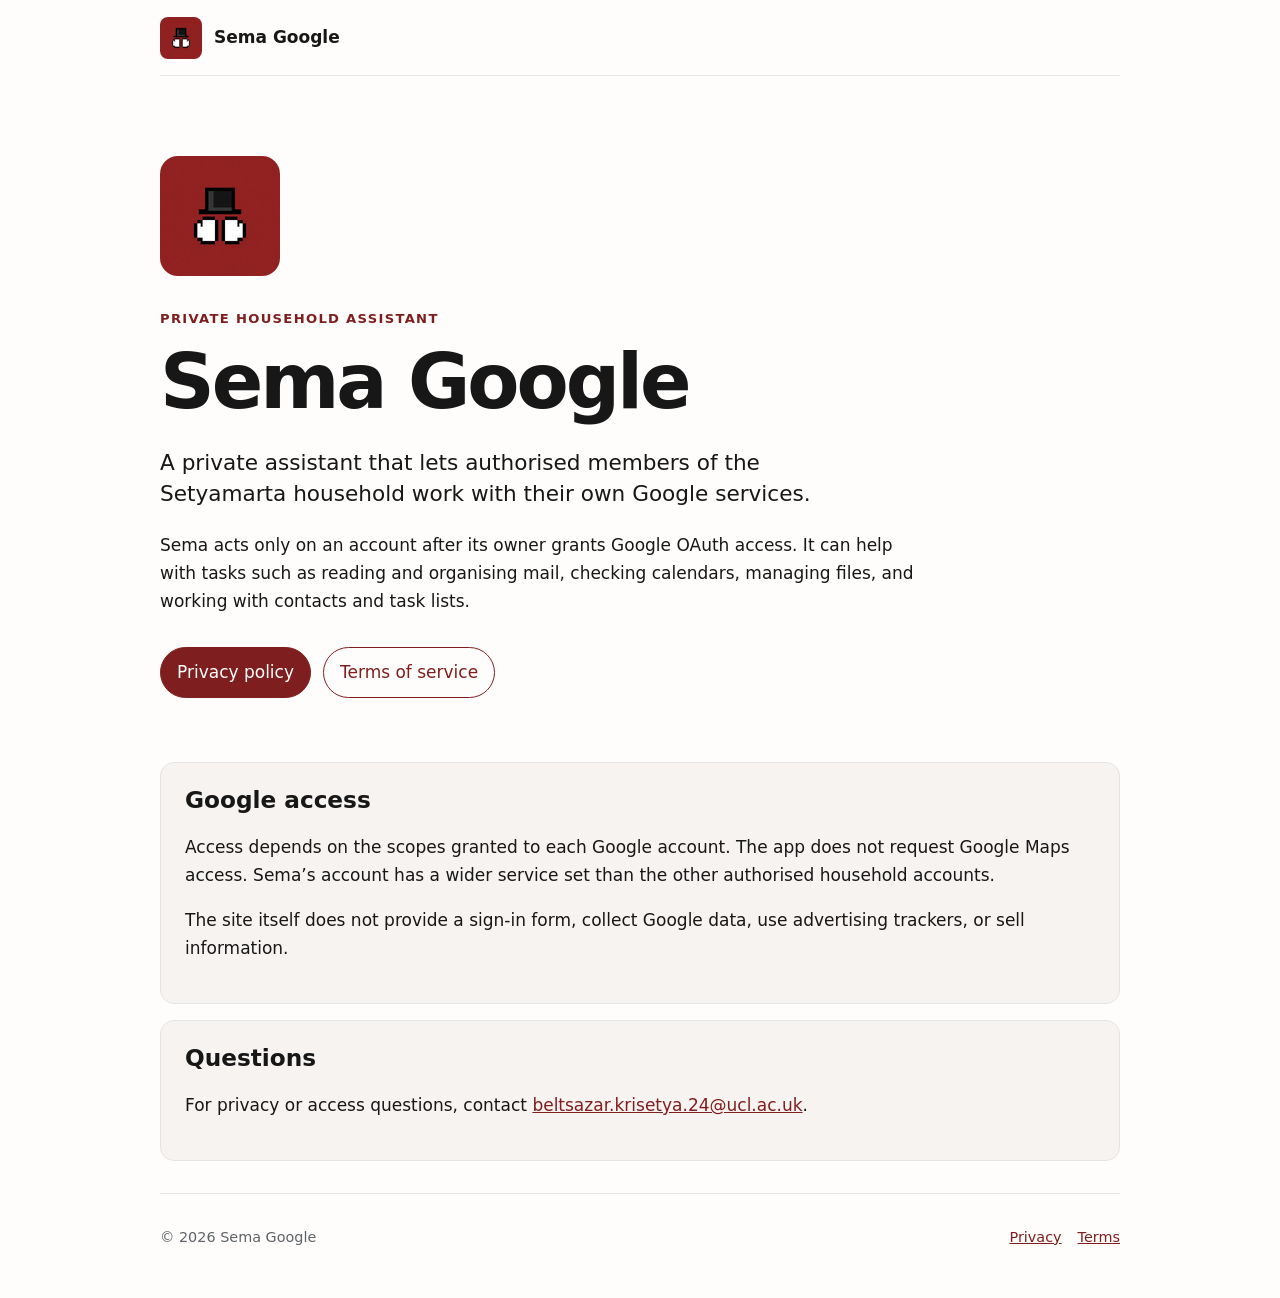
==== index.html @ 0a336ddd "Create Sema OAuth public information site" ====
<!doctype html>
<html lang="en-GB">
<head>
  <meta charset="utf-8">
  <meta name="viewport" content="width=device-width, initial-scale=1">
  <title>Sema Google</title>
  <meta name="description" content="Sema Google is a private Google-connected assistant for the Setyamarta household.">
  <link rel="icon" type="image/png" sizes="120x120" href="/sema-logo.png">
  <link rel="stylesheet" href="/styles.css">
</head>
<body>
  <header class="site-header">
    <a class="brand" href="/" aria-label="Sema Google home">
      <img src="/sema-logo.png" alt="Sema logo">
      <span>Sema Google</span>
    </a>
  </header>

  <main>
    <section class="hero" aria-labelledby="page-title">
      <img class="hero-logo" src="/sema-logo.png" alt="">
      <p class="eyebrow">Private household assistant</p>
      <h1 id="page-title">Sema Google</h1>
      <p class="lead">A private assistant that lets authorised members of the Setyamarta household work with their own Google services.</p>
      <p>Sema acts only on an account after its owner grants Google OAuth access. It can help with tasks such as reading and organising mail, checking calendars, managing files, and working with contacts and task lists.</p>
      <div class="actions">
        <a class="button primary" href="/privacy.html">Privacy policy</a>
        <a class="button" href="/terms.html">Terms of service</a>
      </div>
    </section>

    <section class="card" aria-labelledby="access-title">
      <h2 id="access-title">Google access</h2>
      <p>Access depends on the scopes granted to each Google account. The app does not request Google Maps access. Sema’s account has a wider service set than the other authorised household accounts.</p>
      <p>The site itself does not provide a sign-in form, collect Google data, use advertising trackers, or sell information.</p>
    </section>

    <section class="card" aria-labelledby="contact-title">
      <h2 id="contact-title">Questions</h2>
      <p>For privacy or access questions, contact <a href="mailto:beltsazar.krisetya.24@ucl.ac.uk">beltsazar.krisetya.24@ucl.ac.uk</a>.</p>
    </section>
  </main>

  <footer class="site-footer">
    <span>© 2026 Sema Google</span>
    <nav aria-label="Footer">
      <a href="/privacy.html">Privacy</a>
      <a href="/terms.html">Terms</a>
    </nav>
  </footer>
</body>
</html>
---- styles.css ----
:root {
  color-scheme: light;
  --ink: #171717;
  --muted: #5f6368;
  --line: #e4e4e4;
  --paper: #fffdfb;
  --panel: #f7f3f1;
  --accent: #a92727;
  --accent-dark: #7f1e1e;
}

* { box-sizing: border-box; }

body {
  margin: 0;
  color: var(--ink);
  background: var(--paper);
  font: 17px/1.65 system-ui, -apple-system, BlinkMacSystemFont, "Segoe UI", sans-serif;
}

a { color: var(--accent-dark); }
a:hover { color: var(--accent); }

.site-header,
.site-footer,
main {
  width: min(960px, calc(100% - 2rem));
  margin-inline: auto;
}

.site-header {
  display: flex;
  align-items: center;
  min-height: 76px;
  border-bottom: 1px solid var(--line);
}

.brand {
  display: inline-flex;
  align-items: center;
  gap: .75rem;
  color: var(--ink);
  font-weight: 700;
  text-decoration: none;
}

.brand img { width: 42px; height: 42px; border-radius: 8px; }

.hero { padding: 5rem 0 3rem; max-width: 760px; }
.hero-logo { width: 120px; height: 120px; border-radius: 18px; margin-bottom: 1.5rem; }
.eyebrow { margin: 0 0 .5rem; color: var(--accent-dark); font-size: .82rem; font-weight: 750; letter-spacing: .1em; text-transform: uppercase; }
h1, h2 { line-height: 1.15; }
h1 { max-width: 720px; margin: 0 0 1rem; font-size: clamp(2.5rem, 7vw, 4.75rem); letter-spacing: -.04em; }
h2 { margin-top: 0; font-size: 1.45rem; }
.lead { max-width: 680px; font-size: 1.35rem; line-height: 1.45; }

.actions { display: flex; flex-wrap: wrap; gap: .75rem; margin-top: 2rem; }
.button {
  display: inline-block;
  padding: .65rem 1rem;
  border: 1px solid var(--accent-dark);
  border-radius: 999px;
  color: var(--accent-dark);
  text-decoration: none;
}
.button.primary { color: #fff; background: var(--accent-dark); }
.button:hover { color: #fff; background: var(--accent); }

.card {
  margin: 1rem 0;
  padding: 1.5rem;
  border: 1px solid var(--line);
  border-radius: 14px;
  background: var(--panel);
}

.document { max-width: 760px; padding: 4rem 0; }
.document h1 { font-size: clamp(2.3rem, 6vw, 4rem); }
.document h2 { margin-top: 2.25rem; }
.updated { color: var(--muted); font-size: .95rem; }

.site-footer {
  display: flex;
  justify-content: space-between;
  gap: 1rem;
  padding: 2rem 0 3rem;
  margin-top: 2rem;
  border-top: 1px solid var(--line);
  color: var(--muted);
  font-size: .9rem;
}
.site-footer nav { display: flex; gap: 1rem; }

@media (max-width: 600px) {
  body { font-size: 16px; }
  .hero { padding-top: 3.5rem; }
  .site-footer { display: block; }
  .site-footer nav { margin-top: .75rem; }
}
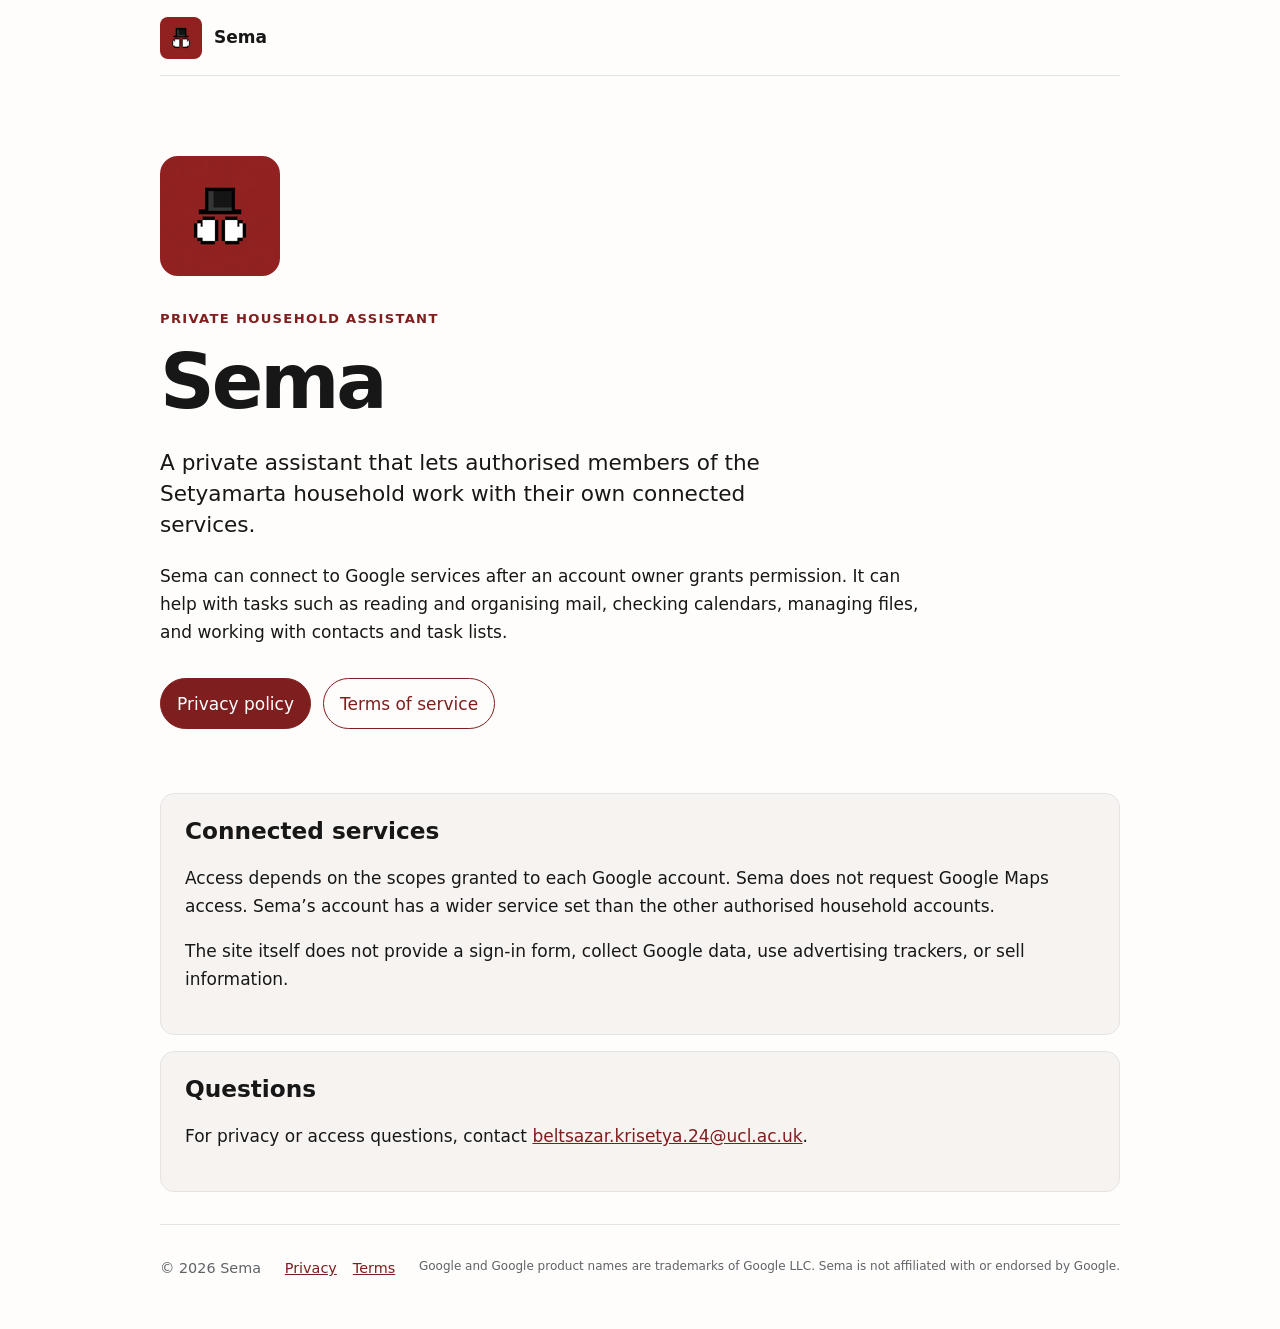
==== commit 5f273ee1: "refine Sema branding for Google review" ====
--- a/index.html
+++ b/index.html
@@ -3,16 +3,16 @@
 <head>
   <meta charset="utf-8">
   <meta name="viewport" content="width=device-width, initial-scale=1">
-  <title>Sema Google</title>
-  <meta name="description" content="Sema Google is a private Google-connected assistant for the Setyamarta household.">
+  <title>Sema</title>
+  <meta name="description" content="Sema is a private household assistant that connects to authorised Google services.">
   <link rel="icon" type="image/png" sizes="120x120" href="/sema-logo.png">
   <link rel="stylesheet" href="/styles.css">
 </head>
 <body>
   <header class="site-header">
-    <a class="brand" href="/" aria-label="Sema Google home">
+    <a class="brand" href="/" aria-label="Sema home">
       <img src="/sema-logo.png" alt="Sema logo">
-      <span>Sema Google</span>
+      <span>Sema</span>
     </a>
   </header>
 
@@ -20,9 +20,9 @@
     <section class="hero" aria-labelledby="page-title">
       <img class="hero-logo" src="/sema-logo.png" alt="">
       <p class="eyebrow">Private household assistant</p>
-      <h1 id="page-title">Sema Google</h1>
-      <p class="lead">A private assistant that lets authorised members of the Setyamarta household work with their own Google services.</p>
-      <p>Sema acts only on an account after its owner grants Google OAuth access. It can help with tasks such as reading and organising mail, checking calendars, managing files, and working with contacts and task lists.</p>
+      <h1 id="page-title">Sema</h1>
+      <p class="lead">A private assistant that lets authorised members of the Setyamarta household work with their own connected services.</p>
+      <p>Sema can connect to Google services after an account owner grants permission. It can help with tasks such as reading and organising mail, checking calendars, managing files, and working with contacts and task lists.</p>
       <div class="actions">
         <a class="button primary" href="/privacy.html">Privacy policy</a>
         <a class="button" href="/terms.html">Terms of service</a>
@@ -30,8 +30,8 @@
     </section>
 
     <section class="card" aria-labelledby="access-title">
-      <h2 id="access-title">Google access</h2>
-      <p>Access depends on the scopes granted to each Google account. The app does not request Google Maps access. Sema’s account has a wider service set than the other authorised household accounts.</p>
+      <h2 id="access-title">Connected services</h2>
+      <p>Access depends on the scopes granted to each Google account. Sema does not request Google Maps access. Sema’s account has a wider service set than the other authorised household accounts.</p>
       <p>The site itself does not provide a sign-in form, collect Google data, use advertising trackers, or sell information.</p>
     </section>
 
@@ -42,11 +42,12 @@
   </main>
 
   <footer class="site-footer">
-    <span>© 2026 Sema Google</span>
+    <span>© 2026 Sema</span>
     <nav aria-label="Footer">
       <a href="/privacy.html">Privacy</a>
       <a href="/terms.html">Terms</a>
     </nav>
+    <small>Google and Google product names are trademarks of Google LLC. Sema is not affiliated with or endorsed by Google.</small>
   </footer>
 </body>
 </html>
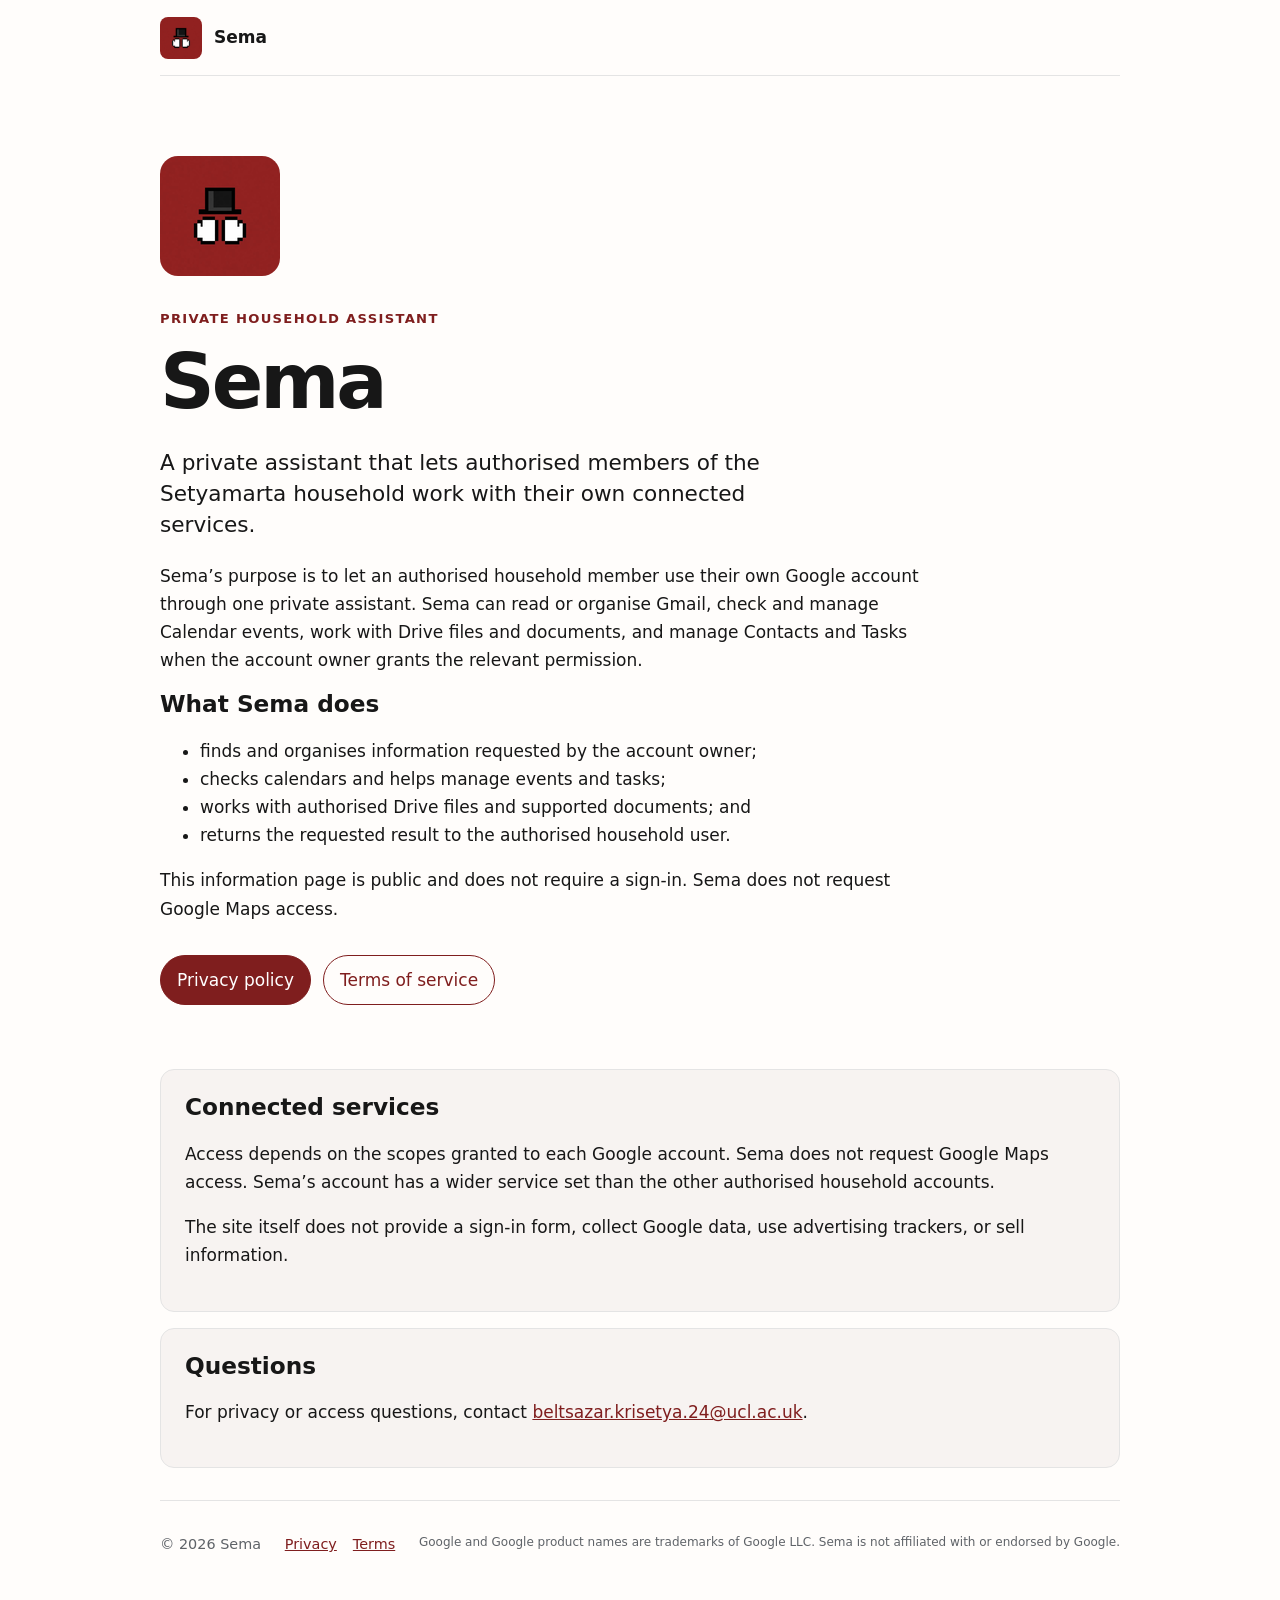
==== commit 1518c859: "clarify public app purpose and data use" ====
--- a/index.html
+++ b/index.html
@@ -22,7 +22,15 @@
       <p class="eyebrow">Private household assistant</p>
       <h1 id="page-title">Sema</h1>
       <p class="lead">A private assistant that lets authorised members of the Setyamarta household work with their own connected services.</p>
-      <p>Sema can connect to Google services after an account owner grants permission. It can help with tasks such as reading and organising mail, checking calendars, managing files, and working with contacts and task lists.</p>
+      <p>Sema’s purpose is to let an authorised household member use their own Google account through one private assistant. Sema can read or organise Gmail, check and manage Calendar events, work with Drive files and documents, and manage Contacts and Tasks when the account owner grants the relevant permission.</p>
+      <h2>What Sema does</h2>
+      <ul>
+        <li>finds and organises information requested by the account owner;</li>
+        <li>checks calendars and helps manage events and tasks;</li>
+        <li>works with authorised Drive files and supported documents; and</li>
+        <li>returns the requested result to the authorised household user.</li>
+      </ul>
+      <p>This information page is public and does not require a sign-in. Sema does not request Google Maps access.</p>
       <div class="actions">
         <a class="button primary" href="/privacy.html">Privacy policy</a>
         <a class="button" href="/terms.html">Terms of service</a>
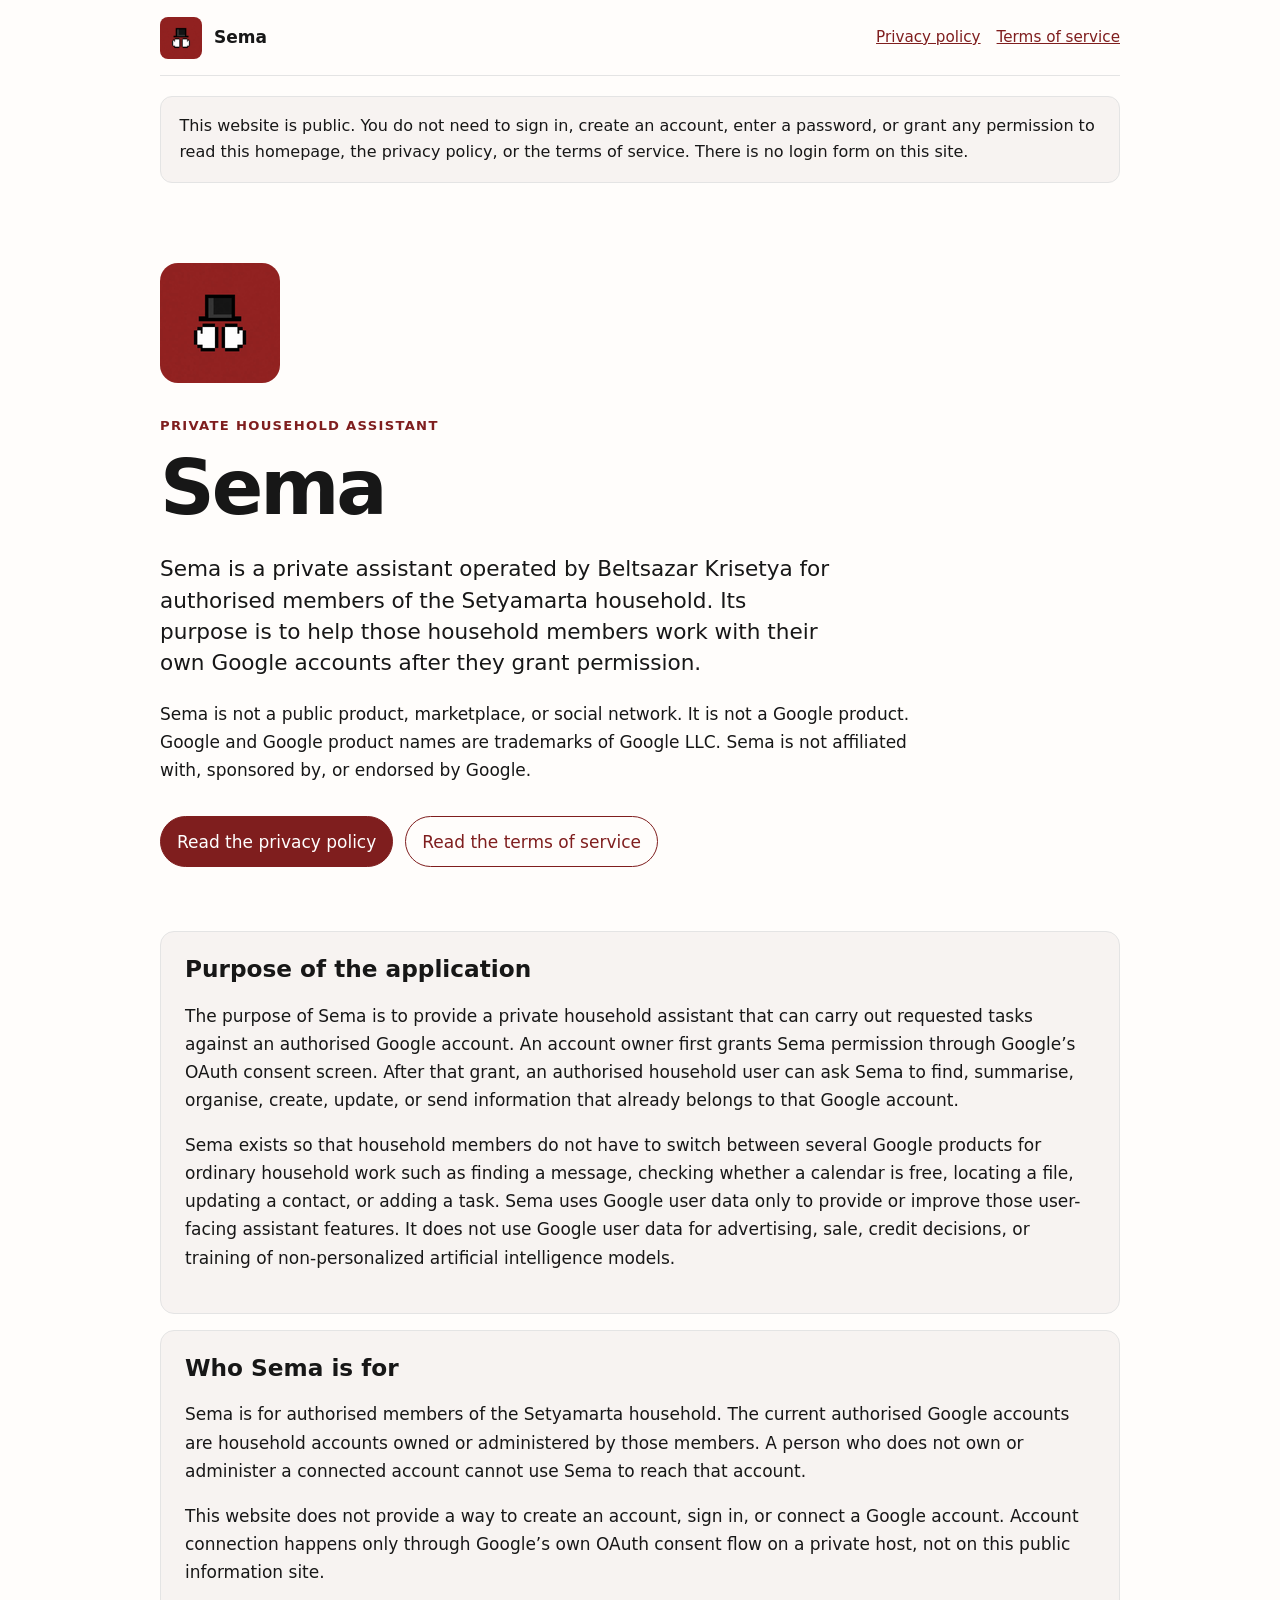
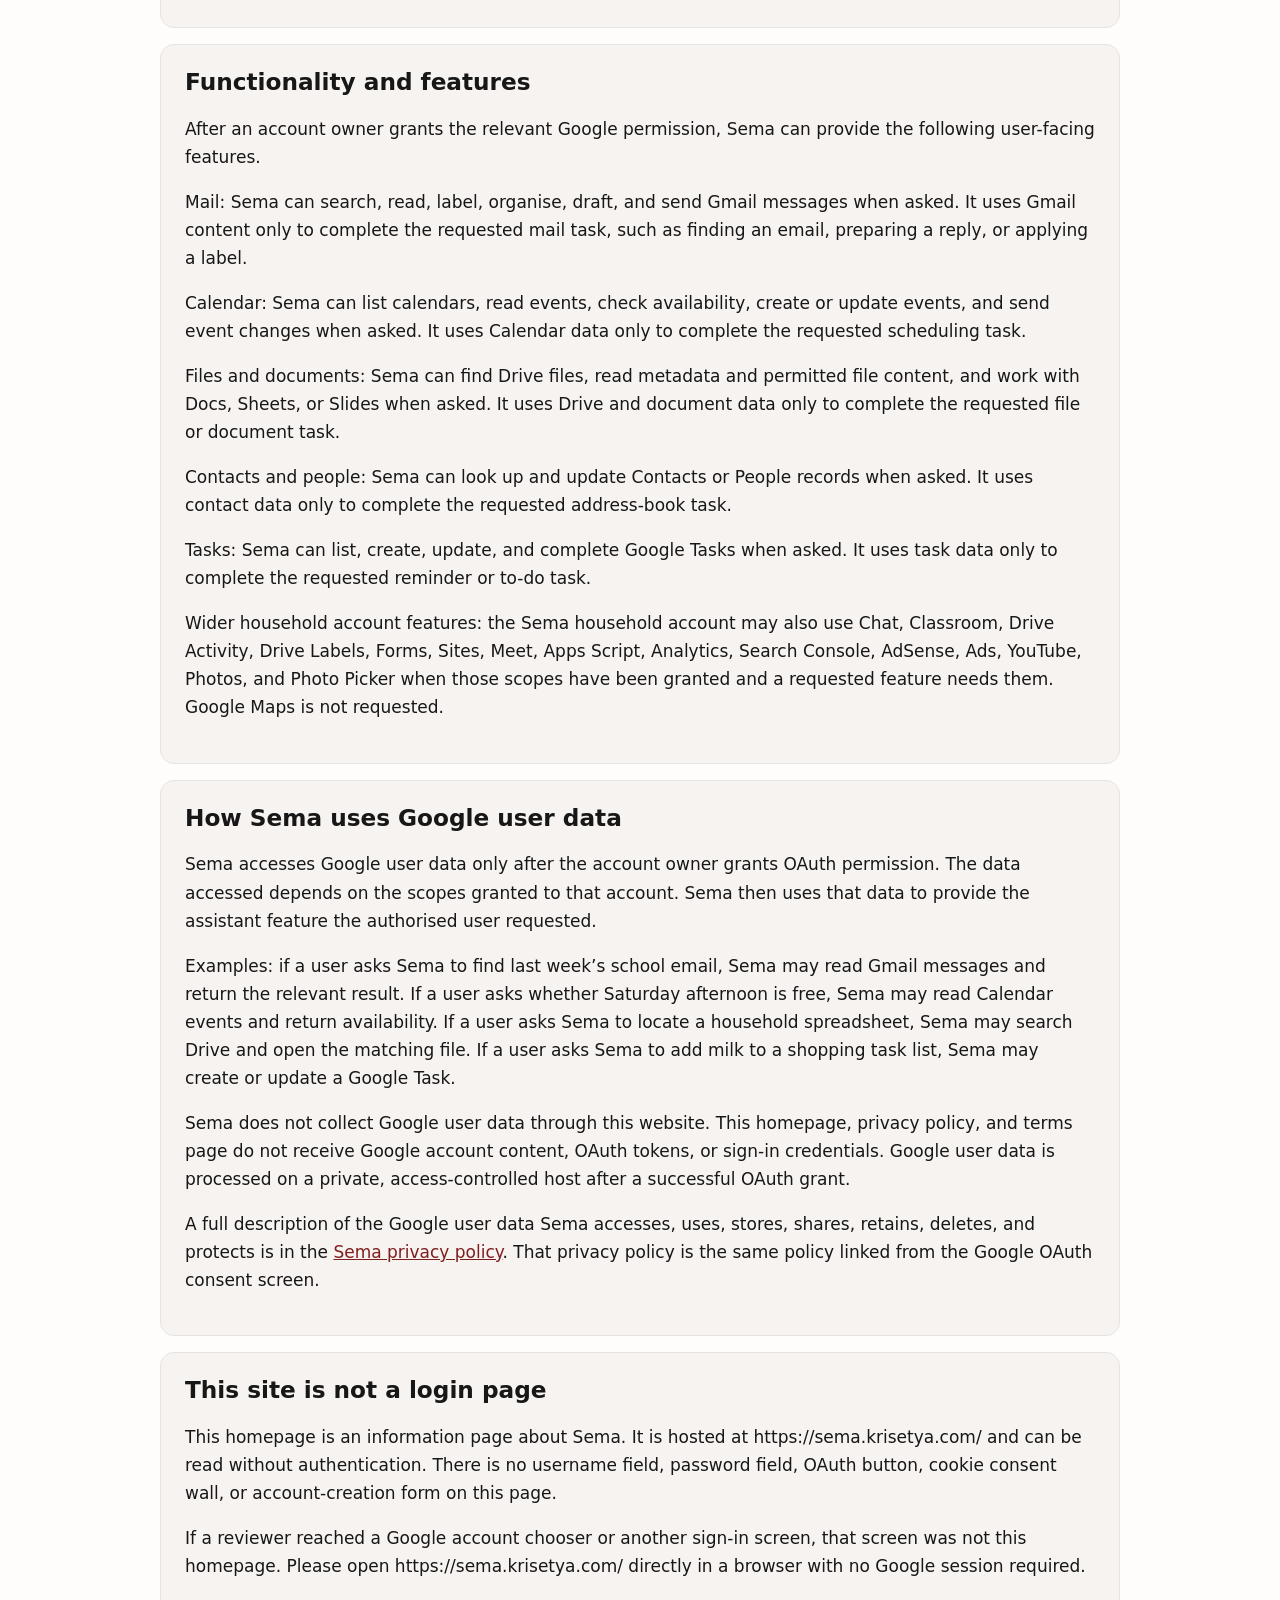
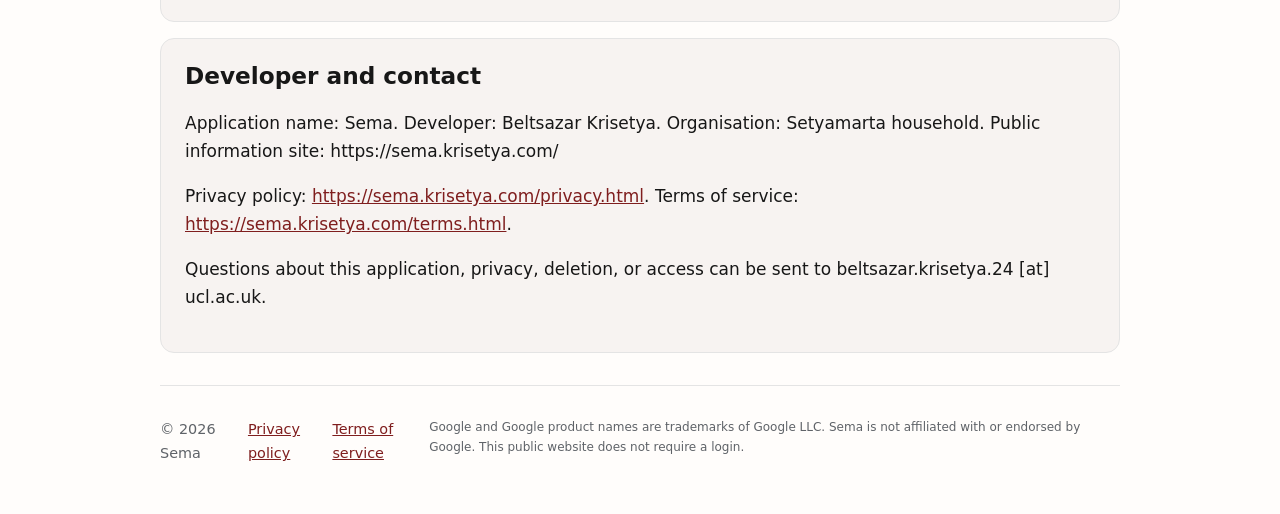
==== commit b33a2b81: "expand public Sema pages for Google review" ====
--- a/index.html
+++ b/index.html
@@ -3,8 +3,9 @@
 <head>
   <meta charset="utf-8">
   <meta name="viewport" content="width=device-width, initial-scale=1">
-  <title>Sema</title>
-  <meta name="description" content="Sema is a private household assistant that connects to authorised Google services.">
+  <title>Sema, a private household assistant</title>
+  <meta name="description" content="Sema is a private household assistant for the Setyamarta household. This public page explains what Sema does, how it uses authorised Google account data, and where to read the privacy policy. No sign-in is required.">
+  <meta name="robots" content="index,follow">
   <link rel="icon" type="image/png" sizes="120x120" href="/sema-logo.png">
   <link rel="stylesheet" href="/styles.css">
 </head>
@@ -14,48 +15,79 @@
       <img src="/sema-logo.png" alt="Sema logo">
       <span>Sema</span>
     </a>
+    <nav aria-label="Primary">
+      <a href="/privacy.html">Privacy policy</a>
+      <a href="/terms.html">Terms of service</a>
+    </nav>
   </header>
 
   <main>
+    <p class="notice">This website is public. You do not need to sign in, create an account, enter a password, or grant any permission to read this homepage, the privacy policy, or the terms of service. There is no login form on this site.</p>
+
     <section class="hero" aria-labelledby="page-title">
       <img class="hero-logo" src="/sema-logo.png" alt="">
       <p class="eyebrow">Private household assistant</p>
       <h1 id="page-title">Sema</h1>
-      <p class="lead">A private assistant that lets authorised members of the Setyamarta household work with their own connected services.</p>
-      <p>Sema’s purpose is to let an authorised household member use their own Google account through one private assistant. Sema can read or organise Gmail, check and manage Calendar events, work with Drive files and documents, and manage Contacts and Tasks when the account owner grants the relevant permission.</p>
-      <h2>What Sema does</h2>
-      <ul>
-        <li>finds and organises information requested by the account owner;</li>
-        <li>checks calendars and helps manage events and tasks;</li>
-        <li>works with authorised Drive files and supported documents; and</li>
-        <li>returns the requested result to the authorised household user.</li>
-      </ul>
-      <p>This information page is public and does not require a sign-in. Sema does not request Google Maps access.</p>
+      <p class="lead">Sema is a private assistant operated by Beltsazar Krisetya for authorised members of the Setyamarta household. Its purpose is to help those household members work with their own Google accounts after they grant permission.</p>
+      <p>Sema is not a public product, marketplace, or social network. It is not a Google product. Google and Google product names are trademarks of Google LLC. Sema is not affiliated with, sponsored by, or endorsed by Google.</p>
       <div class="actions">
-        <a class="button primary" href="/privacy.html">Privacy policy</a>
-        <a class="button" href="/terms.html">Terms of service</a>
+        <a class="button primary" href="/privacy.html">Read the privacy policy</a>
+        <a class="button" href="/terms.html">Read the terms of service</a>
       </div>
     </section>
 
-    <section class="card" aria-labelledby="access-title">
-      <h2 id="access-title">Connected services</h2>
-      <p>Access depends on the scopes granted to each Google account. Sema does not request Google Maps access. Sema’s account has a wider service set than the other authorised household accounts.</p>
-      <p>The site itself does not provide a sign-in form, collect Google data, use advertising trackers, or sell information.</p>
+    <section class="card" aria-labelledby="purpose-title">
+      <h2 id="purpose-title">Purpose of the application</h2>
+      <p>The purpose of Sema is to provide a private household assistant that can carry out requested tasks against an authorised Google account. An account owner first grants Sema permission through Google’s OAuth consent screen. After that grant, an authorised household user can ask Sema to find, summarise, organise, create, update, or send information that already belongs to that Google account.</p>
+      <p>Sema exists so that household members do not have to switch between several Google products for ordinary household work such as finding a message, checking whether a calendar is free, locating a file, updating a contact, or adding a task. Sema uses Google user data only to provide or improve those user-facing assistant features. It does not use Google user data for advertising, sale, credit decisions, or training of non-personalized artificial intelligence models.</p>
     </section>
 
-    <section class="card" aria-labelledby="contact-title">
-      <h2 id="contact-title">Questions</h2>
-      <p>For privacy or access questions, contact <a href="mailto:beltsazar.krisetya.24@ucl.ac.uk">beltsazar.krisetya.24@ucl.ac.uk</a>.</p>
+    <section class="card" aria-labelledby="who-title">
+      <h2 id="who-title">Who Sema is for</h2>
+      <p>Sema is for authorised members of the Setyamarta household. The current authorised Google accounts are household accounts owned or administered by those members. A person who does not own or administer a connected account cannot use Sema to reach that account.</p>
+      <p>This website does not provide a way to create an account, sign in, or connect a Google account. Account connection happens only through Google’s own OAuth consent flow on a private host, not on this public information site.</p>
+    </section>
+
+    <section class="card" aria-labelledby="features-title">
+      <h2 id="features-title">Functionality and features</h2>
+      <p>After an account owner grants the relevant Google permission, Sema can provide the following user-facing features.</p>
+      <p>Mail: Sema can search, read, label, organise, draft, and send Gmail messages when asked. It uses Gmail content only to complete the requested mail task, such as finding an email, preparing a reply, or applying a label.</p>
+      <p>Calendar: Sema can list calendars, read events, check availability, create or update events, and send event changes when asked. It uses Calendar data only to complete the requested scheduling task.</p>
+      <p>Files and documents: Sema can find Drive files, read metadata and permitted file content, and work with Docs, Sheets, or Slides when asked. It uses Drive and document data only to complete the requested file or document task.</p>
+      <p>Contacts and people: Sema can look up and update Contacts or People records when asked. It uses contact data only to complete the requested address-book task.</p>
+      <p>Tasks: Sema can list, create, update, and complete Google Tasks when asked. It uses task data only to complete the requested reminder or to-do task.</p>
+      <p>Wider household account features: the Sema household account may also use Chat, Classroom, Drive Activity, Drive Labels, Forms, Sites, Meet, Apps Script, Analytics, Search Console, AdSense, Ads, YouTube, Photos, and Photo Picker when those scopes have been granted and a requested feature needs them. Google Maps is not requested.</p>
+    </section>
+
+    <section class="card" aria-labelledby="data-title">
+      <h2 id="data-title">How Sema uses Google user data</h2>
+      <p>Sema accesses Google user data only after the account owner grants OAuth permission. The data accessed depends on the scopes granted to that account. Sema then uses that data to provide the assistant feature the authorised user requested.</p>
+      <p>Examples: if a user asks Sema to find last week’s school email, Sema may read Gmail messages and return the relevant result. If a user asks whether Saturday afternoon is free, Sema may read Calendar events and return availability. If a user asks Sema to locate a household spreadsheet, Sema may search Drive and open the matching file. If a user asks Sema to add milk to a shopping task list, Sema may create or update a Google Task.</p>
+      <p>Sema does not collect Google user data through this website. This homepage, privacy policy, and terms page do not receive Google account content, OAuth tokens, or sign-in credentials. Google user data is processed on a private, access-controlled host after a successful OAuth grant.</p>
+      <p>A full description of the Google user data Sema accesses, uses, stores, shares, retains, deletes, and protects is in the <a href="/privacy.html">Sema privacy policy</a>. That privacy policy is the same policy linked from the Google OAuth consent screen.</p>
+    </section>
+
+    <section class="card" aria-labelledby="public-title">
+      <h2 id="public-title">This site is not a login page</h2>
+      <p>This homepage is an information page about Sema. It is hosted at https://sema.krisetya.com/ and can be read without authentication. There is no username field, password field, OAuth button, cookie consent wall, or account-creation form on this page.</p>
+      <p>If a reviewer reached a Google account chooser or another sign-in screen, that screen was not this homepage. Please open https://sema.krisetya.com/ directly in a browser with no Google session required.</p>
+    </section>
+
+    <section class="card" aria-labelledby="developer-title">
+      <h2 id="developer-title">Developer and contact</h2>
+      <p>Application name: Sema. Developer: Beltsazar Krisetya. Organisation: Setyamarta household. Public information site: https://sema.krisetya.com/</p>
+      <p>Privacy policy: <a href="/privacy.html">https://sema.krisetya.com/privacy.html</a>. Terms of service: <a href="/terms.html">https://sema.krisetya.com/terms.html</a>.</p>
+      <p>Questions about this application, privacy, deletion, or access can be sent to beltsazar.krisetya.24 [at] ucl.ac.uk.</p>
     </section>
   </main>
 
   <footer class="site-footer">
     <span>© 2026 Sema</span>
     <nav aria-label="Footer">
-      <a href="/privacy.html">Privacy</a>
-      <a href="/terms.html">Terms</a>
+      <a href="/privacy.html">Privacy policy</a>
+      <a href="/terms.html">Terms of service</a>
     </nav>
-    <small>Google and Google product names are trademarks of Google LLC. Sema is not affiliated with or endorsed by Google.</small>
+    <small>Google and Google product names are trademarks of Google LLC. Sema is not affiliated with or endorsed by Google. This public website does not require a login.</small>
   </footer>
 </body>
 </html>
--- a/styles.css
+++ b/styles.css
@@ -31,8 +31,19 @@
 .site-header {
   display: flex;
   align-items: center;
+  justify-content: space-between;
+  gap: 1rem;
   min-height: 76px;
   border-bottom: 1px solid var(--line);
+}
+.site-header nav { display: flex; gap: 1rem; font-size: .95rem; }
+.notice {
+  margin: 1.25rem 0 0;
+  padding: 1rem 1.15rem;
+  border: 1px solid var(--line);
+  border-radius: 12px;
+  background: var(--panel);
+  font-size: 1rem;
 }
 
 .brand {
